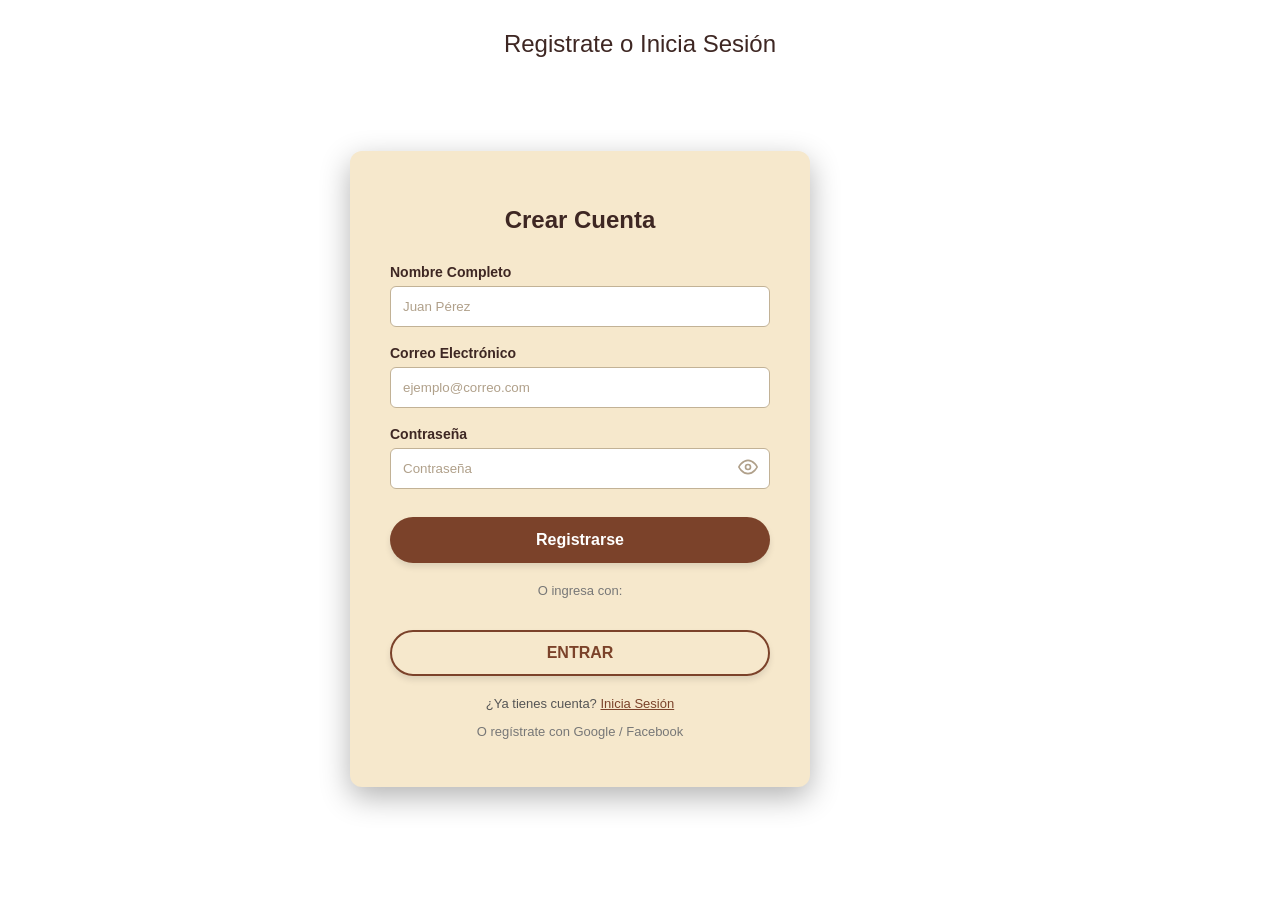
==== index.html @ 1ef4e8aa "Add files via upload" ====
<!DOCTYPE html>
<html lang="es">
<head>
    <meta charset="UTF-8">
    <meta name="viewport" content="width=device-width, initial-scale=1.0">
    <title>Xococ - Crear Cuenta e Iniciar Sesión</title>
    <link rel="stylesheet" href="estilo.css">
</head>
<body>

    <div class="background-container">

        <header class="page-header">
            <h1 class="header-text">Registrate o Inicia Sesión</h1>
        </header>

        <div class="content-wrapper">
            
            <section class="login-card">
                <h2>Crear Cuenta</h2>
                
                <form>
                    <div class="input-group">
                        <label>Nombre Completo</label>
                        <input type="text" placeholder="Juan Pérez">
                    </div>

                    <div class="input-group">
                        <label>Correo Electrónico</label>
                        <input type="email" placeholder="ejemplo@correo.com">
                    </div>

                    <div class="input-group password-group">
                        <label>Contraseña</label>
                        <input type="password" placeholder="Contraseña">
                        <span class="password-toggle">
                            <svg xmlns="http://www.w3.org/2000/svg" width="20" height="20" viewBox="0 0 24 24" fill="none" stroke="currentColor" stroke-width="2" stroke-linecap="round" stroke-linejoin="round"><path d="M1 12s4-8 11-8 11 8 11 8-4 8-11 8-11-8-11-8z"></path><circle cx="12" cy="12" r="3"></circle></svg>
                        </span>
                    </div>

                    <button type="submit" class="btn-register">Registrarse</button>
                    
                    <p class="divider">O ingresa con:</p>
                    
                    <button type="button" id="btnEntrar" class="btn-login">ENTRAR</button>
                    
                    <div class="form-footer-links">
                        <p class="account-check">¿Ya tienes cuenta? <a href="#">Inicia Sesión</a></p>
                        <p class="social-login">O regístrate con Google / Facebook</p>
                    </div>
                </form>
            </section>

            <div class="spacer-right"></div>
            
        </div>

    </div>
<script>
    // Localizamos el botón por su ID
    const botonEntrar = document.getElementById('btnEntrar');

    // Agregamos la acción de clic
    botonEntrar.addEventListener('click', function() {
        // Esta línea es la que hace el enlace. 
        // Cámbiala por el nombre exacto de tu archivo principal (ej: principal.html)
        window.location.href = 'principal.html'; 
    });
</script>
</body>
</html>
---- estilo.css ----
/* --- ESTILOS GENERALES (BASE) --- */
body, html {
    margin: 0;
    padding: 0;
    height: 100%;
    /* Fuente similar a la de tu imagen (Segoe UI) */
    font-family: 'Segoe UI', Tahoma, Geneva, Verdana, sans-serif;
    color: #333;
}

/* --- CONTENEDOR PRINCIPAL CON LA IMAGEN DE FONDO --- */
.background-container {
    /* Carga tu imagen de los árboles y productos completa */
    background-image: url('imagenes/fondoContac.jpeg'); 
    background-size: cover;          /* Hace que la imagen cubra todo */
    background-position: center;     /* Centra el paisaje */
    background-attachment: fixed;    /* El fondo no se mueve al hacer scroll */
    min-height: 100vh;               /* Altura mínima de toda la pantalla */
    display: flex;
    flex-direction: column;          /* Elementos en columna (logo arriba, form abajo) */
}

/* --- ENCABEZADO (LOGO Y TEXTO) --- */
.page-header {
    text-align: center;
    padding: 30px 0;                 /* Espacio arriba y abajo */
}

.main-logo {
    width: 200px;                    /* Ajusta el tamaño de tu logo recortado */
    margin-bottom: 10px;
}

.header-text {
    font-size: 24px;
    color: #3e2723;                  /* Color café muy oscuro */
    font-weight: 400;
    margin: 0;
}

/* --- DISTRIBUCIÓN DEL CONTENIDO (FLEXBOX) --- */
.content-wrapper {
    display: flex;
    justify-content: flex-start;         /* Centra la tarjeta horizontalmente si no hay spacer */
    align-items: center;             /* Centra verticalmente en el espacio disponible */
    flex-grow: 1;                    /* Ocupa el resto del espacio disponible */
    padding: 0 350px;                 /* Espacio lateral */
    margin-bottom: 50px;             /* Espacio abajo para que no pegue a los productos de fondo */
}

/* --- LA TARJETA DE REGISTRO (ESTILO PERGAMINO) --- */
.login-card {
    background-color: #f6e8cc;       /* Color crema suave tipo pergamino */
    padding: 35px 40px;
    border-radius: 12px;             /* Esquinas suaves */
    box-shadow: 0 10px 30px rgba(0,0,0,0.3); /* Sombra suave para dar profundidad */
    width: 380px;                    /* Ancho de la tarjeta */
    text-align: center;
}

.login-card h2 {
    color: #3e2723;                  /* Color café oscuro */
    margin-bottom: 30px;
    font-weight: 600;
}

/* --- ESTILOS DE LOS CAMPOS DE ENTRADA (INPUTS) --- */
.input-group {
    text-align: left;                /* Alinea las etiquetas a la izquierda */
    margin-bottom: 18px;             /* Espacio entre campos */
    position: relative;              /* Para posicionar el ojo de la contraseña */
}

.input-group label {
    display: block;                  /* Texto arriba del cuadro */
    font-size: 14px;
    color: #3e2723;
    font-weight: bold;
    margin-bottom: 6px;
}

.input-group input {
    width: 100%;                     /* Cuadro de texto ocupa todo el ancho */
    padding: 12px;                   /* Grosor del cuadro */
    border: 1px solid #c2b296;       /* Borde café suave */
    border-radius: 6px;              /* Esquinas suavizadas */
    box-sizing: border-box;          /* Para que el padding no ensanche el cuadro */
    font-family: inherit;            /* Usa la misma fuente */
}

.input-group input::placeholder {
    color: #b0a08a;                  /* Color del texto de ayuda */
}

/* Estilo específico para el grupo de contraseña con el ojo */
.password-group input {
    padding-right: 40px;             /* Espacio para el icono de ojo */
}

.password-toggle {
    position: absolute;
    right: 12px;
    bottom: 12px;                    /* Centrado verticalmente */
    color: #b0a08a;
    cursor: pointer;
    display: flex;
    align-items: center;
}

/* --- LOS BOTONES (COLORES TERRNACOTA) --- */
.btn-register, .btn-login {
    width: 100%;                     /* Botón ancho */
    padding: 14px;                   /* Grosor del botón */
    border: none;
    border-radius: 25px;             /* Forma ovalada */
    cursor: pointer;
    font-weight: bold;
    font-size: 16px;
    transition: 0.3s;                /* Efecto suave al pasar el mouse */
    margin-top: 10px;
    box-shadow: 0 4px 6px rgba(0,0,0,0.1); /* Pequeña sombra */
}

/* Botón de Registrarse (Café terracota) */
.btn-register {
    background-color: #7b422a;       /* El color terracota de tu imagen */
    color: white;                    /* Letras blancas */
}

.btn-register:hover {
    background-color: #5d3221;       /* Un poco más oscuro al pasar el mouse */
}

/* Botón de Entrar (Solo borde y transparente) */
.btn-login {
    background-color: transparent;   /* Sin fondo */
    border: 2px solid #7b422a;       /* Solo un borde café */
    color: #7b422a;                  /* Letras color café */
    padding: 12px;                   /* Un poco más fino */
    margin-top: 12px;
}

.btn-login:hover {
    background-color: rgba(123, 66, 42, 0.1); /* Ligero fondo al pasar el mouse */
}

/* Texto de "O ingresa con" */
.divider {
    margin: 20px 0;
    color: #777;
    font-size: 13px;
    position: relative;              /* Para la línea divisoria */
}

/* --- ENLACES DEL PIE DEL FORMULARIO --- */
.form-footer-links {
    margin-top: 20px;
    font-size: 13px;
    color: #555;
}

.form-footer-links a {
    color: #7b422a;                  /* Color terracota */
    text-decoration: underline;      /* Subrayado */
}

.social-login {
    color: #777;
    margin-top: 8px;
}
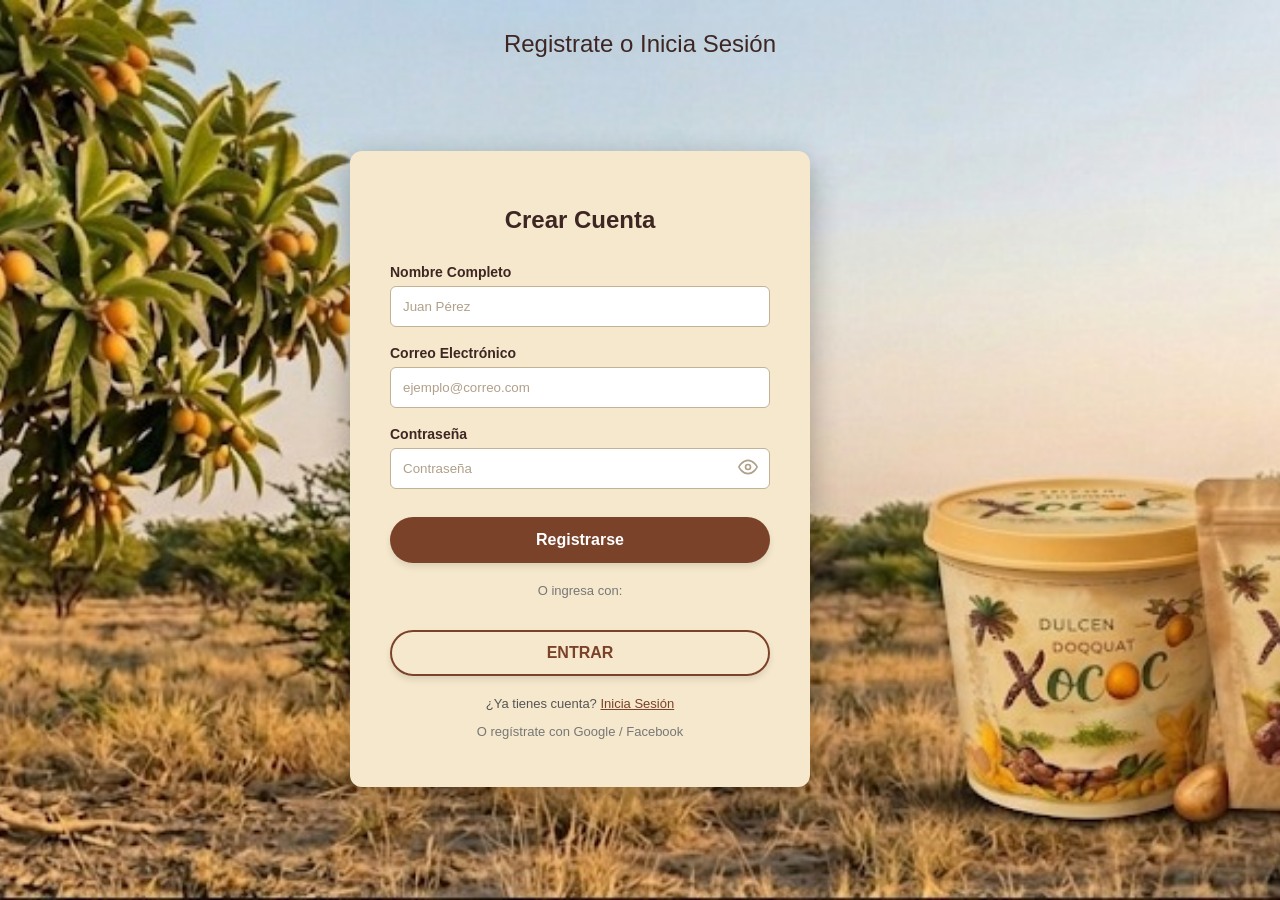
==== commit 0405dd78: "Update index.html" ====
--- a/index.html
+++ b/index.html
@@ -4,6 +4,7 @@
     <meta charset="UTF-8">
     <meta name="viewport" content="width=device-width, initial-scale=1.0">
     <title>Xococ - Crear Cuenta e Iniciar Sesión</title>
+    <meta name="viewport" content="width=device-width, initial-scale=1.0">
     <link rel="stylesheet" href="estilo.css">
 </head>
 <body>
@@ -68,4 +69,4 @@
     });
 </script>
 </body>
-</html>+</html>
